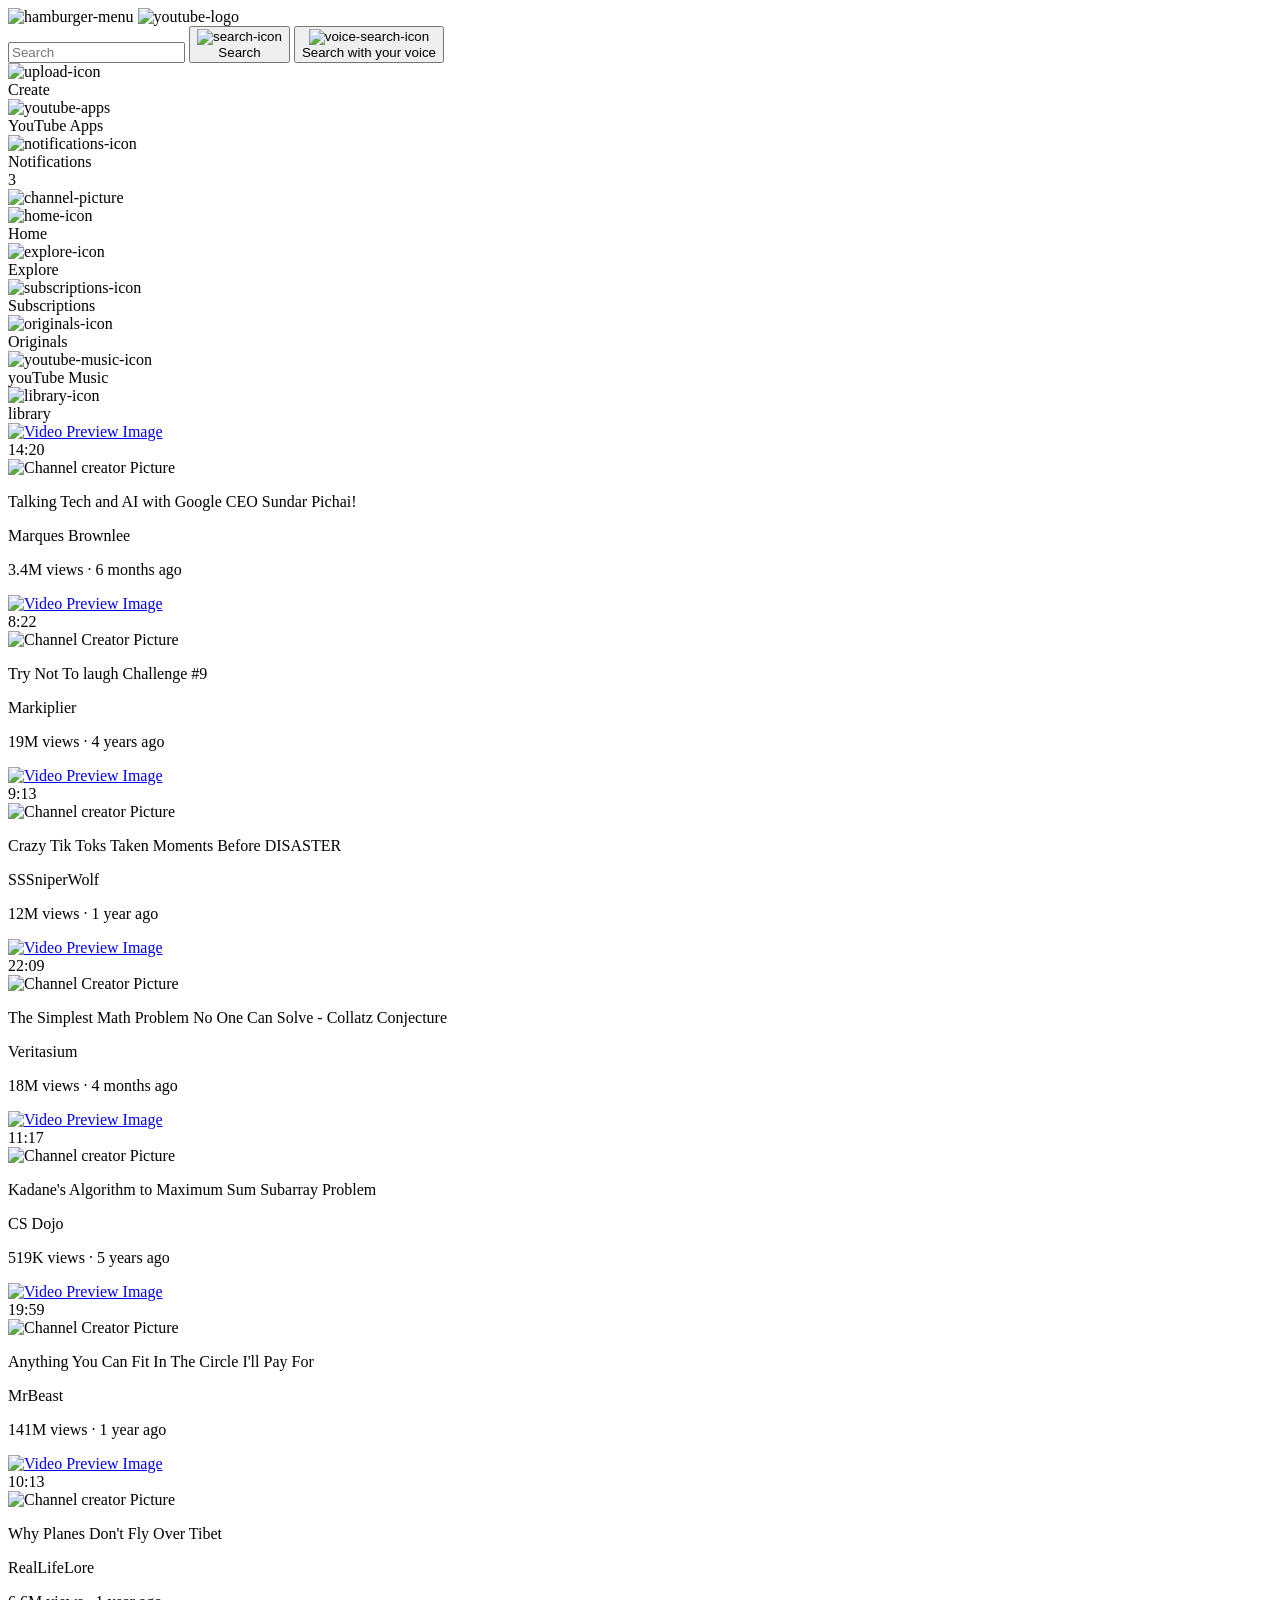
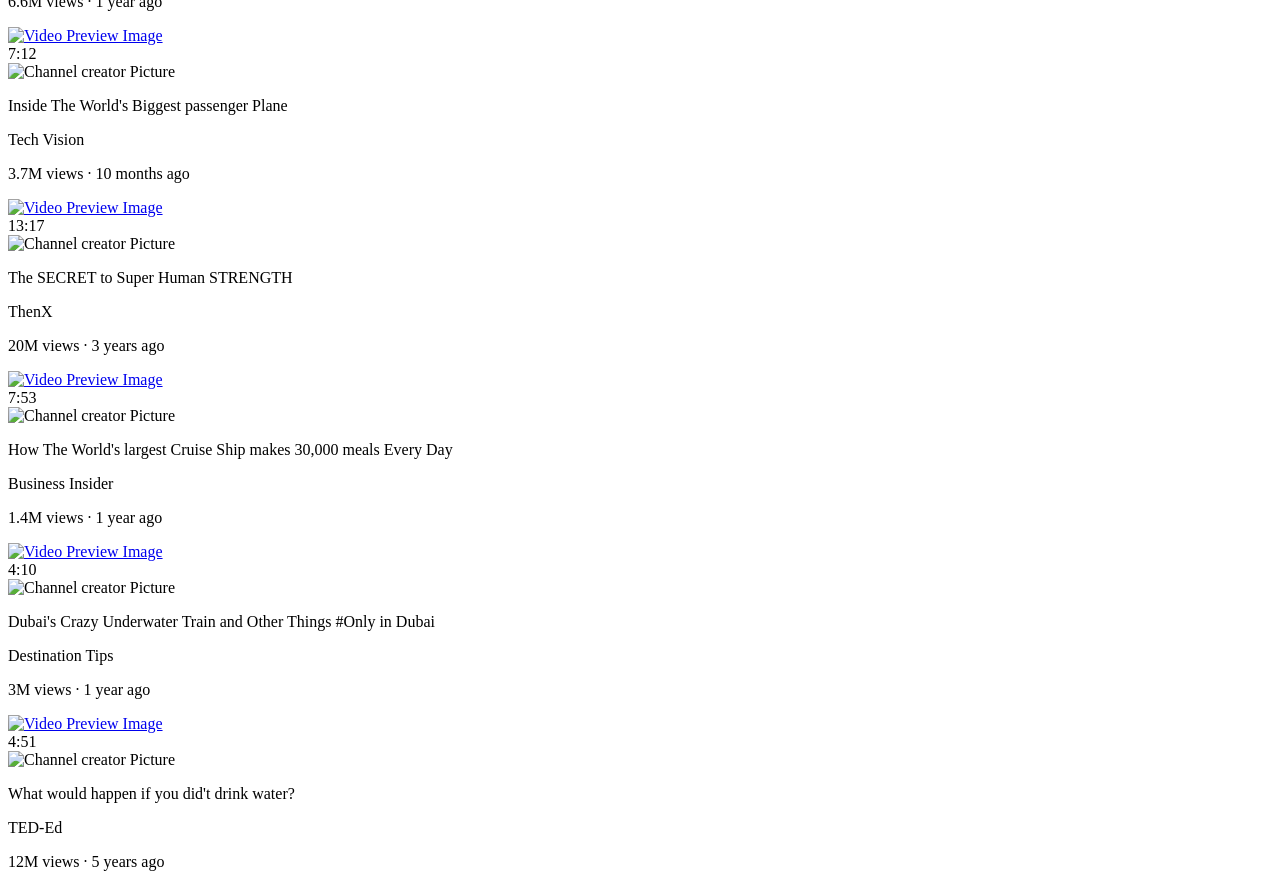
==== youtube.html @ 134490f3 "Add files via upload" ====
<!DOCTYPE html>
<html lang="en">
  <head>
    <meta charset="UTF-8">
    <meta name="viewport" content="width=device-width, initial-scale=1.0">
    <title>YouTube.com Clone</title>
    <link rel="icon" type="image/yt-icon" href="/fevicons/yt-fevicon.webp">
    <link rel="stylesheet" href="styles/header.css">
    <link rel="stylesheet" href="styles/sidebar.css">
    <link rel="stylesheet" href="styles/general.css">
    <link rel="stylesheet" href="styles/video.css">
    <link rel="preconnect" href="https://fonts.googleapis.com">
    <link rel="preconnect" href="https://fonts.gstatic.com" crossorigin>
    <link href="https://fonts.googleapis.com/css2?family=Roboto:wght@400;500;700&display=swap" rel="stylesheet">
  </head>
  <body>
    <!-- -------------------------------------- -->
    <header class="header">
      <div class="left-section"><img src="/icons/hamburger-menu.svg" alt="hamburger-menu" class="hamburger-menu">
      <img src="/icons/youtube-logo.svg" alt="youtube-logo" class="youtube-logo"></div>
      <div class="middle-section">
        <input class="search-bar" type="text" placeholder="Search">
        <button class="search-button">
          <img src="/icons/search.svg" alt="search-icon" class="search-icon">
          <div class="tool-tip">Search</div>
        </button>
        <!-- Put position absolute inside position relative -->
        <button class="voice-search-button">
          <img src="/icons/voice-search-icon.svg" alt="voice-search-icon" class="voice-search-icon">
          <div class="tool-tip">Search with your voice</div>
        </button>
      </div>
      <div class="right-section">
        <div class="upload-icon-container">
        <img src="/icons/upload.svg" alt="upload-icon" class="upload-icon">
        <div class="tool-tip">
          Create
        </div>
        </div>
        <div class="youtube-app-icon-container">
        <img src="/icons/youtube-apps.svg" alt="youtube-apps" class="youtube-apps-icon">
        <div class="tool-tip">
          YouTube Apps
        </div>
        </div>
      <div class="notifications-icon-container">
        <div class="notification-icon-container">
        <img src="/icons/notifications.svg" alt="notifications-icon" class="notifications-icon">
        <div class="tool-tip">
          Notifications
        </div>
        <div class="notifications-count">3</div>
        </div>
      </div>
      <img src="/channel-pictures/my-channel-picture.jpg" alt="channel-picture" class="current-user-picture">
      </div>
    </header>
<!-- ------------------- -->
    <nav class="sidebar">
      <div class="sidebar-link">
        <img src="/icons/home.svg" alt="home-icon">
        <div>Home</div>
      </div>
      <div class="sidebar-link">
        <img src="/icons/explore.svg" alt="explore-icon">
        <div>Explore</div>
      </div>
      <div class="sidebar-link">
        <img src="/icons/subscriptions.svg" alt="subscriptions-icon">
        <div>Subscriptions</div>
      </div>
      <div class="sidebar-link">
        <img src="/icons/originals.svg" alt="originals-icon">
        <div>Originals</div>
      </div>
      <div class="sidebar-link">
        <img src="/icons/youtube-music.svg" alt="youtube-music-icon">
        <div>youTube Music</div>
      </div>
      <div class="sidebar-link">
        <img src="/icons/library.svg" alt="library-icon">
        <div>library</div>
      </div>
    </nav>
  <main>
    <section class="video-grid">
    <!-- --------------1---------------- -->
      <div class="video-preview">
        <div class="thumbnail-row">
          <a href="https://www.youtube.com/watch?v=n2RNcPRtAiY" target="_blank"><img class="thumbnail" src="/thumbnails/thumbnail-1.webp" alt="Video Preview Image"></a>
          <div class="video-time">14:20</div>
        </div>
        <div class="video-info-grid">
          <div class="channel-picture">
            <img class="profile-picture" src="/channel-pictures/channel-1.jpeg" alt="Channel creator Picture">
          </div>
          <div class="video-info">
            <p class="video-title">
              Talking Tech and AI with Google CEO Sundar Pichai!
            </p>
            <p class="video-aurthor">
              Marques Brownlee
            </p>
            <p class="video-stats">
              3.4M views &#183; 6 months ago
            </p>
          </div>
        </div>   
      </div>
      <!-- ------2---------- -->
      <div class="video-preview">
        <div class="thumbnail-row">
          <a href="https://www.youtube.com/watch?v=mP0RAo9SKZk" target="_blank">
          <img src="/thumbnails/thumbnail-2.webp" alt="Video Preview Image" class="thumbnail">
          </a>
          <div class="video-time">8:22</div>
        </div>
        <div class="video-info-grid">
          <div class="channel-picture">
            <img src="/channel-pictures/channel-2.jpeg" alt="Channel Creator Picture" class="profile-picture">
          </div>
          <div class="video-info">
            <p class="video-title">
              Try Not To laugh Challenge #9 
            </p>
            <p class="video-aurthor">
              Markiplier
            </p>
            <p class="video-stats">
              19M views &#183 4 years ago 
            </p>
          </div>
        </div>
      </div>
      <!-- -----------3----------------- -->
      <div class="video-preview">
        <div class="thumbnail-row">
          <a href="https://www.youtube.com/watch?v=FgjPQQeTh1w" target="_blank">
          <img class="thumbnail" src="/thumbnails/thumbnail-3.webp" alt="Video Preview Image">
          </a>
          <div class="video-time">9:13</div>
        </div>
        <div class="video-info-grid">
          <div class="channel-picture">
            <img class="profile-picture" src="/channel-pictures/channel-3.jpeg" alt="Channel creator Picture">
          </div>
          <div class="video-info">
            <p class="video-title">
              Crazy Tik Toks Taken Moments Before DISASTER
            </p>
            <p class="video-aurthor">
              SSSniperWolf
            </p>
            <p class="video-stats">
              12M views &#183; 1 year ago
            </p>
          </div>
        </div>   
      </div>
      <!-- -------4--------- -->
      <div class="video-preview">
        <div class="thumbnail-row">
          <a href="https://www.youtube.com/watch?v=094y1Z2wpJg" target="_blank">
          <img src="/thumbnails/thumbnail-4.webp" alt="Video Preview Image" class="thumbnail">
          </a>
          <div class="video-time">22:09</div>
        </div>
        <div class="video-info-grid">
          <div class="channel-picture">
            <img src="/channel-pictures/channel-4.jpeg" alt="Channel Creator Picture" class="profile-picture">
          </div>
          <div class="video-info">
            <p class="video-title">
              The Simplest Math Problem No One Can Solve - Collatz Conjecture
            </p>
            <p class="video-aurthor">
              Veritasium
            </p>
            <p class="video-stats">
              18M views &#183 4 months ago 
            </p>
          </div>
        </div>
      </div>
      <!-- ------------5--------------- -->
      <div class="video-preview">
        <div class="thumbnail-row">
          <a href="https://www.youtube.com/watch?v=86CQq3pKSUw" target="_blank">
          <img class="thumbnail" src="/thumbnails/thumbnail-5.webp" alt="Video Preview Image">
          </a>
          <div class="video-time">11:17</div>
        </div>
        <div class="video-info-grid">
          <div class="channel-picture">
            <img class="profile-picture" src="/channel-pictures/channel-5.jpeg" alt="Channel creator Picture">
          </div>
          <div class="video-info">
            <p class="video-title">
              Kadane's Algorithm to Maximum Sum Subarray Problem
            </p>
            <p class="video-aurthor">
              CS Dojo
            </p>
            <p class="video-stats">
              519K views &#183; 5 years ago
            </p>
          </div>
        </div>   
      </div>
      <!-- -------6--------- -->
      <div class="video-preview">
        <div class="thumbnail-row">
          <a href="https://www.youtube.com/watch?v=yXWw0_UfSFg" target="_blank">
          <img src="/thumbnails/thumbnail-6.webp" alt="Video Preview Image" class="thumbnail">
          </a>
          <div class="video-time">19:59</div>
        </div>
        <div class="video-info-grid">
          <div class="channel-picture">
            <img src="/channel-pictures/channel-6.jpeg" alt="Channel Creator Picture" class="profile-picture">
          </div>
          <div class="video-info">
            <p class="video-title"> 
             Anything You Can Fit In The Circle I'll Pay For
            </p>
            <p class="video-aurthor">
              MrBeast
            </p>
            <p class="video-stats">
              141M views &#183 1 year ago 
            </p>
          </div>
        </div>
      </div>
      <!-- ----------7-------------- -->
      <div class="video-preview">
        <div class="thumbnail-row">
          <a href="https://www.youtube.com/watch?v=fNVa1qMbF9Y" target="_blank">
          <img class="thumbnail" src="/thumbnails/thumbnail-7.webp" alt="Video Preview Image">
          </a>
          <div class="video-time">10:13</div>
        </div>
        <div class="video-info-grid">
          <div class="channel-picture">
            <img class="profile-picture" src="/channel-pictures/channel-7.jpeg" alt="Channel creator Picture">
          </div>
          <div class="video-info">
            <p class="video-title">
              Why Planes Don't Fly Over Tibet
            </p>
            <p class="video-aurthor">
              RealLifeLore
            </p>
            <p class="video-stats">
              6.6M views &#183; 1 year ago
            </p>
          </div>
        </div>   
      </div>
      <!-- ---------------8------------------ -->
      <div class="video-preview">
        <div class="thumbnail-row">
          <a href="https://www.youtube.com/watch?v=lFm4EM1juls" target="_blank">
          <img class="thumbnail" src="/thumbnails/thumbnail-8.webp" alt="Video Preview Image">
          </a>
          <div class="video-time">7:12</div>
        </div>
        <div class="video-info-grid">
          <div class="channel-picture">
            <img class="profile-picture" src="/channel-pictures/channel-8.jpeg" alt="Channel creator Picture">
          </div>
          <div class="video-info">
            <p class="video-title">
              Inside The World's Biggest passenger Plane
            </p>
            <p class="video-aurthor">
              Tech Vision
            </p>
            <p class="video-stats">
              3.7M views &#183; 10 months ago
            </p>
          </div>
        </div>   
      </div>
      <!-- ----------------------9---------------------------- -->
      <div class="video-preview">
        <div class="thumbnail-row">
          <a href="https://www.youtube.com/watch?v=ixmxOlcrlUc" target="_blank">
          <img class="thumbnail" src="/thumbnails/thumbnail-9.webp" alt="Video Preview Image">
          </a>
          <div class="video-time">13:17</div>
        </div>
        <div class="video-info-grid">
          <div class="channel-picture">
            <img class="profile-picture" src="/channel-pictures/channel-9.jpeg" alt="Channel creator Picture">
          </div>
          <div class="video-info">
            <p class="video-title">
              The SECRET to Super Human STRENGTH
            </p>
            <p class="video-aurthor">
              ThenX
            </p>
            <p class="video-stats">
              20M views &#183; 3 years ago
            </p>
          </div>
        </div>   
      </div>
      <!-- -----------------------10------------------------- -->
      <div class="video-preview">
        <div class="thumbnail-row">
          <a href="https://www.youtube.com/watch?v=R2vXbFp5C9o" target="_blank">
          <img class="thumbnail" src="/thumbnails/thumbnail-10.webp" alt="Video Preview Image">
          </a>
          <div class="video-time">7:53</div>
        </div>
        <div class="video-info-grid">
          <div class="channel-picture">
            <img class="profile-picture" src="/channel-pictures/channel-10.jpeg" alt="Channel creator Picture">
          </div>
          <div class="video-info">
            <p class="video-title">
              How The World's largest Cruise Ship makes 30,000 meals Every Day
            </p>
            <p class="video-aurthor">
              Business Insider
            </p>
            <p class="video-stats">
              1.4M views &#183; 1 year ago
            </p>
          </div>
        </div>   
      </div>
      <!-- -------------------11---------------------- -->
      <div class="video-preview">
        <div class="thumbnail-row">
          <a href="https://www.youtube.com/watch?v=0nZuYyXET3s" target="_blank">
          <img class="thumbnail" src="/thumbnails/thumbnail-11.webp" alt="Video Preview Image">
          </a>
          <div class="video-time">4:10</div>
        </div>
        <div class="video-info-grid">
          <div class="channel-picture">
            <img class="profile-picture" src="/channel-pictures/channel-11.jpeg" alt="Channel creator Picture">
          </div>
          <div class="video-info">
            <p class="video-title">
              Dubai's Crazy Underwater Train and Other Things &#x23Only in Dubai
            </p>
            <p class="video-aurthor">
              Destination Tips
            </p>
            <p class="video-stats">
              3M views &#183; 1 year ago
            </p>
          </div>
        </div>   
      </div>
      <!-- ----------------------12------------------------ -->
      <div class="video-preview">
        <div class="thumbnail-row">
          <a href="https://www.youtube.com/watch?v=9iMGFqMmUFs" target="_blank">
          <img class="thumbnail" src="/thumbnails/thumbnail-12.webp" alt="Video Preview Image">
          </a>
          <div class="video-time">4:51</div>
        </div>
        <div class="video-info-grid">
          <div class="channel-picture">
            <img class="profile-picture" src="/channel-pictures/channel-12.jpeg" alt="Channel creator Picture">
          </div>
          <div class="video-info">
            <p class="video-title">
              What would happen if you did't drink water&#63
            </p>
            <p class="video-aurthor">
              TED-Ed
            </p>
            <p class="video-stats">
              12M views &#183; 5 years ago
            </p>
          </div>
        </div>   
      </div>
    </section>
  </main>
  </body>
</html>
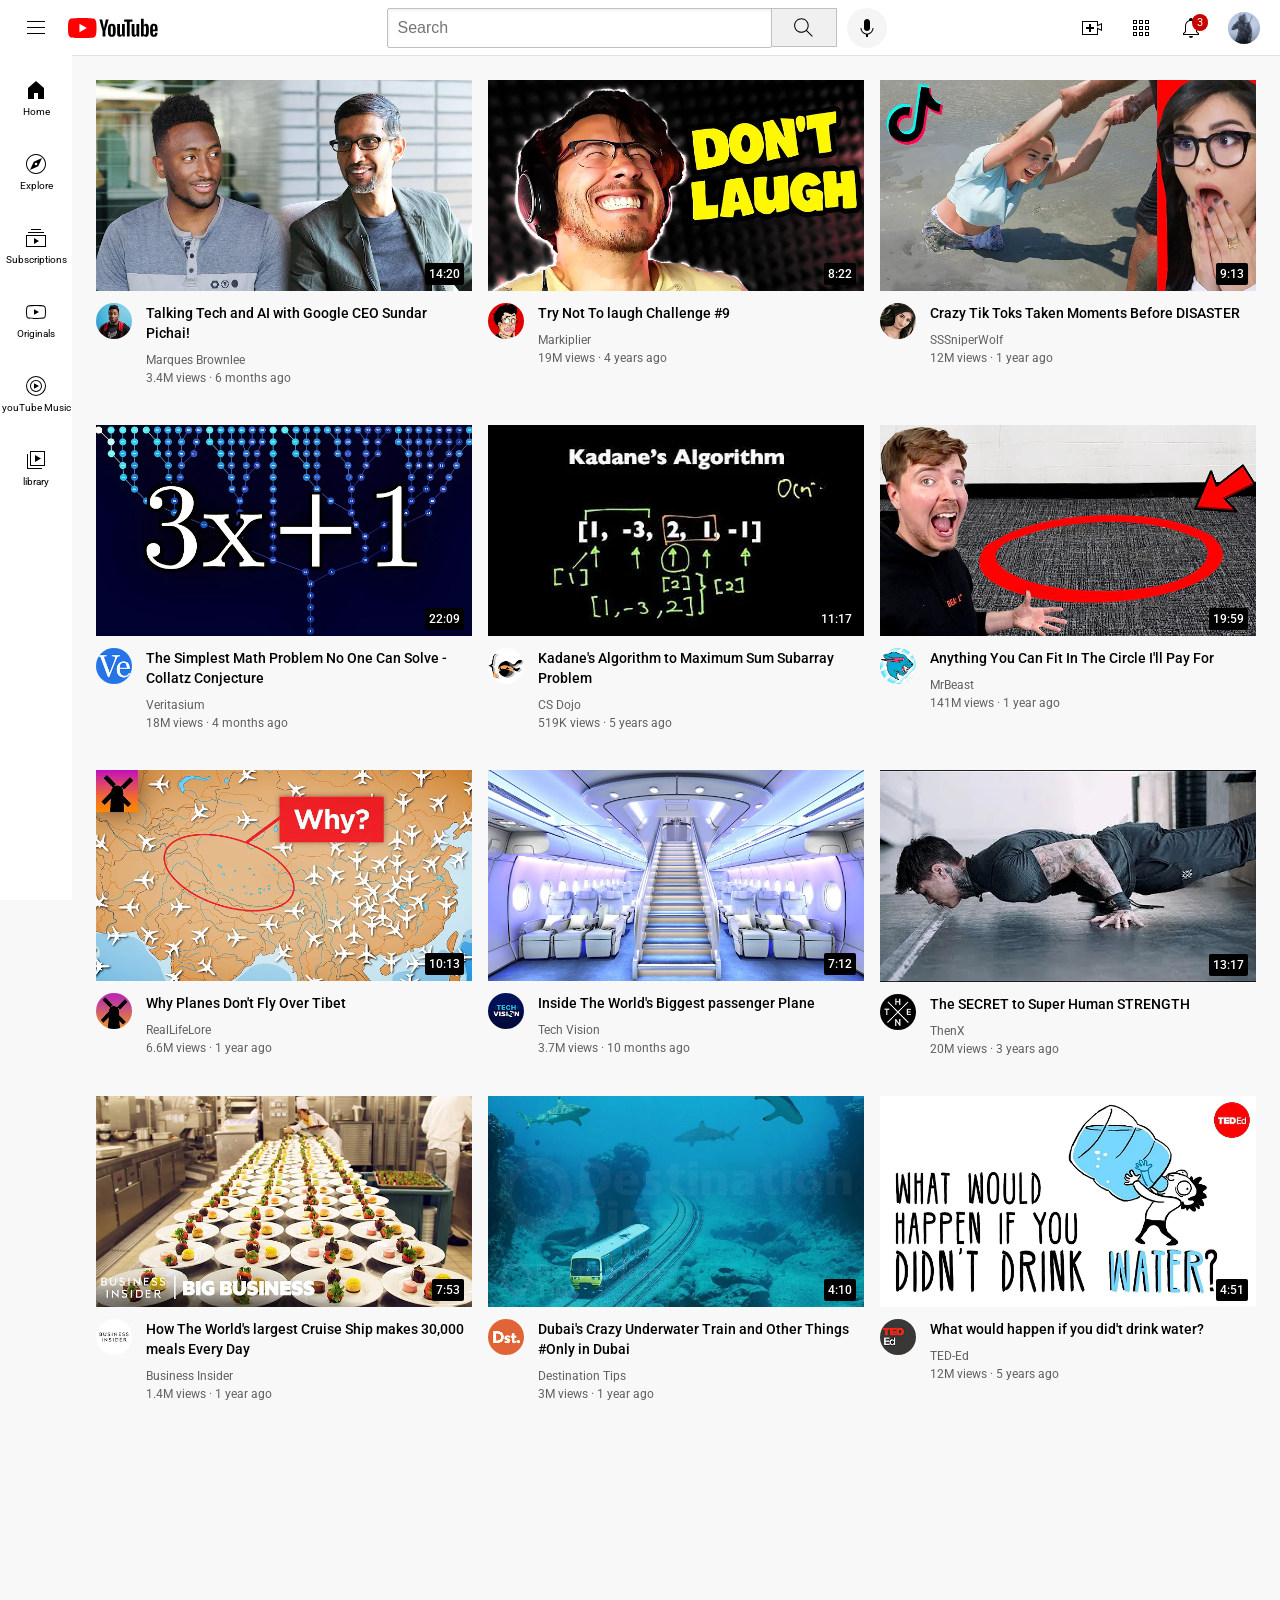
==== commit 796cd4e7: "first commit" ====
--- a/youtube.html
+++ b/youtube.html
@@ -1,388 +1,388 @@
-<!DOCTYPE html>
-<html lang="en">
-  <head>
-    <meta charset="UTF-8">
-    <meta name="viewport" content="width=device-width, initial-scale=1.0">
-    <title>YouTube.com Clone</title>
-    <link rel="icon" type="image/yt-icon" href="/fevicons/yt-fevicon.webp">
-    <link rel="stylesheet" href="styles/header.css">
-    <link rel="stylesheet" href="styles/sidebar.css">
-    <link rel="stylesheet" href="styles/general.css">
-    <link rel="stylesheet" href="styles/video.css">
-    <link rel="preconnect" href="https://fonts.googleapis.com">
-    <link rel="preconnect" href="https://fonts.gstatic.com" crossorigin>
-    <link href="https://fonts.googleapis.com/css2?family=Roboto:wght@400;500;700&display=swap" rel="stylesheet">
-  </head>
-  <body>
-    <!-- -------------------------------------- -->
-    <header class="header">
-      <div class="left-section"><img src="/icons/hamburger-menu.svg" alt="hamburger-menu" class="hamburger-menu">
-      <img src="/icons/youtube-logo.svg" alt="youtube-logo" class="youtube-logo"></div>
-      <div class="middle-section">
-        <input class="search-bar" type="text" placeholder="Search">
-        <button class="search-button">
-          <img src="/icons/search.svg" alt="search-icon" class="search-icon">
-          <div class="tool-tip">Search</div>
-        </button>
-        <!-- Put position absolute inside position relative -->
-        <button class="voice-search-button">
-          <img src="/icons/voice-search-icon.svg" alt="voice-search-icon" class="voice-search-icon">
-          <div class="tool-tip">Search with your voice</div>
-        </button>
-      </div>
-      <div class="right-section">
-        <div class="upload-icon-container">
-        <img src="/icons/upload.svg" alt="upload-icon" class="upload-icon">
-        <div class="tool-tip">
-          Create
-        </div>
-        </div>
-        <div class="youtube-app-icon-container">
-        <img src="/icons/youtube-apps.svg" alt="youtube-apps" class="youtube-apps-icon">
-        <div class="tool-tip">
-          YouTube Apps
-        </div>
-        </div>
-      <div class="notifications-icon-container">
-        <div class="notification-icon-container">
-        <img src="/icons/notifications.svg" alt="notifications-icon" class="notifications-icon">
-        <div class="tool-tip">
-          Notifications
-        </div>
-        <div class="notifications-count">3</div>
-        </div>
-      </div>
-      <img src="/channel-pictures/my-channel-picture.jpg" alt="channel-picture" class="current-user-picture">
-      </div>
-    </header>
-<!-- ------------------- -->
-    <nav class="sidebar">
-      <div class="sidebar-link">
-        <img src="/icons/home.svg" alt="home-icon">
-        <div>Home</div>
-      </div>
-      <div class="sidebar-link">
-        <img src="/icons/explore.svg" alt="explore-icon">
-        <div>Explore</div>
-      </div>
-      <div class="sidebar-link">
-        <img src="/icons/subscriptions.svg" alt="subscriptions-icon">
-        <div>Subscriptions</div>
-      </div>
-      <div class="sidebar-link">
-        <img src="/icons/originals.svg" alt="originals-icon">
-        <div>Originals</div>
-      </div>
-      <div class="sidebar-link">
-        <img src="/icons/youtube-music.svg" alt="youtube-music-icon">
-        <div>youTube Music</div>
-      </div>
-      <div class="sidebar-link">
-        <img src="/icons/library.svg" alt="library-icon">
-        <div>library</div>
-      </div>
-    </nav>
-  <main>
-    <section class="video-grid">
-    <!-- --------------1---------------- -->
-      <div class="video-preview">
-        <div class="thumbnail-row">
-          <a href="https://www.youtube.com/watch?v=n2RNcPRtAiY" target="_blank"><img class="thumbnail" src="/thumbnails/thumbnail-1.webp" alt="Video Preview Image"></a>
-          <div class="video-time">14:20</div>
-        </div>
-        <div class="video-info-grid">
-          <div class="channel-picture">
-            <img class="profile-picture" src="/channel-pictures/channel-1.jpeg" alt="Channel creator Picture">
-          </div>
-          <div class="video-info">
-            <p class="video-title">
-              Talking Tech and AI with Google CEO Sundar Pichai!
-            </p>
-            <p class="video-aurthor">
-              Marques Brownlee
-            </p>
-            <p class="video-stats">
-              3.4M views &#183; 6 months ago
-            </p>
-          </div>
-        </div>   
-      </div>
-      <!-- ------2---------- -->
-      <div class="video-preview">
-        <div class="thumbnail-row">
-          <a href="https://www.youtube.com/watch?v=mP0RAo9SKZk" target="_blank">
-          <img src="/thumbnails/thumbnail-2.webp" alt="Video Preview Image" class="thumbnail">
-          </a>
-          <div class="video-time">8:22</div>
-        </div>
-        <div class="video-info-grid">
-          <div class="channel-picture">
-            <img src="/channel-pictures/channel-2.jpeg" alt="Channel Creator Picture" class="profile-picture">
-          </div>
-          <div class="video-info">
-            <p class="video-title">
-              Try Not To laugh Challenge #9 
-            </p>
-            <p class="video-aurthor">
-              Markiplier
-            </p>
-            <p class="video-stats">
-              19M views &#183 4 years ago 
-            </p>
-          </div>
-        </div>
-      </div>
-      <!-- -----------3----------------- -->
-      <div class="video-preview">
-        <div class="thumbnail-row">
-          <a href="https://www.youtube.com/watch?v=FgjPQQeTh1w" target="_blank">
-          <img class="thumbnail" src="/thumbnails/thumbnail-3.webp" alt="Video Preview Image">
-          </a>
-          <div class="video-time">9:13</div>
-        </div>
-        <div class="video-info-grid">
-          <div class="channel-picture">
-            <img class="profile-picture" src="/channel-pictures/channel-3.jpeg" alt="Channel creator Picture">
-          </div>
-          <div class="video-info">
-            <p class="video-title">
-              Crazy Tik Toks Taken Moments Before DISASTER
-            </p>
-            <p class="video-aurthor">
-              SSSniperWolf
-            </p>
-            <p class="video-stats">
-              12M views &#183; 1 year ago
-            </p>
-          </div>
-        </div>   
-      </div>
-      <!-- -------4--------- -->
-      <div class="video-preview">
-        <div class="thumbnail-row">
-          <a href="https://www.youtube.com/watch?v=094y1Z2wpJg" target="_blank">
-          <img src="/thumbnails/thumbnail-4.webp" alt="Video Preview Image" class="thumbnail">
-          </a>
-          <div class="video-time">22:09</div>
-        </div>
-        <div class="video-info-grid">
-          <div class="channel-picture">
-            <img src="/channel-pictures/channel-4.jpeg" alt="Channel Creator Picture" class="profile-picture">
-          </div>
-          <div class="video-info">
-            <p class="video-title">
-              The Simplest Math Problem No One Can Solve - Collatz Conjecture
-            </p>
-            <p class="video-aurthor">
-              Veritasium
-            </p>
-            <p class="video-stats">
-              18M views &#183 4 months ago 
-            </p>
-          </div>
-        </div>
-      </div>
-      <!-- ------------5--------------- -->
-      <div class="video-preview">
-        <div class="thumbnail-row">
-          <a href="https://www.youtube.com/watch?v=86CQq3pKSUw" target="_blank">
-          <img class="thumbnail" src="/thumbnails/thumbnail-5.webp" alt="Video Preview Image">
-          </a>
-          <div class="video-time">11:17</div>
-        </div>
-        <div class="video-info-grid">
-          <div class="channel-picture">
-            <img class="profile-picture" src="/channel-pictures/channel-5.jpeg" alt="Channel creator Picture">
-          </div>
-          <div class="video-info">
-            <p class="video-title">
-              Kadane's Algorithm to Maximum Sum Subarray Problem
-            </p>
-            <p class="video-aurthor">
-              CS Dojo
-            </p>
-            <p class="video-stats">
-              519K views &#183; 5 years ago
-            </p>
-          </div>
-        </div>   
-      </div>
-      <!-- -------6--------- -->
-      <div class="video-preview">
-        <div class="thumbnail-row">
-          <a href="https://www.youtube.com/watch?v=yXWw0_UfSFg" target="_blank">
-          <img src="/thumbnails/thumbnail-6.webp" alt="Video Preview Image" class="thumbnail">
-          </a>
-          <div class="video-time">19:59</div>
-        </div>
-        <div class="video-info-grid">
-          <div class="channel-picture">
-            <img src="/channel-pictures/channel-6.jpeg" alt="Channel Creator Picture" class="profile-picture">
-          </div>
-          <div class="video-info">
-            <p class="video-title"> 
-             Anything You Can Fit In The Circle I'll Pay For
-            </p>
-            <p class="video-aurthor">
-              MrBeast
-            </p>
-            <p class="video-stats">
-              141M views &#183 1 year ago 
-            </p>
-          </div>
-        </div>
-      </div>
-      <!-- ----------7-------------- -->
-      <div class="video-preview">
-        <div class="thumbnail-row">
-          <a href="https://www.youtube.com/watch?v=fNVa1qMbF9Y" target="_blank">
-          <img class="thumbnail" src="/thumbnails/thumbnail-7.webp" alt="Video Preview Image">
-          </a>
-          <div class="video-time">10:13</div>
-        </div>
-        <div class="video-info-grid">
-          <div class="channel-picture">
-            <img class="profile-picture" src="/channel-pictures/channel-7.jpeg" alt="Channel creator Picture">
-          </div>
-          <div class="video-info">
-            <p class="video-title">
-              Why Planes Don't Fly Over Tibet
-            </p>
-            <p class="video-aurthor">
-              RealLifeLore
-            </p>
-            <p class="video-stats">
-              6.6M views &#183; 1 year ago
-            </p>
-          </div>
-        </div>   
-      </div>
-      <!-- ---------------8------------------ -->
-      <div class="video-preview">
-        <div class="thumbnail-row">
-          <a href="https://www.youtube.com/watch?v=lFm4EM1juls" target="_blank">
-          <img class="thumbnail" src="/thumbnails/thumbnail-8.webp" alt="Video Preview Image">
-          </a>
-          <div class="video-time">7:12</div>
-        </div>
-        <div class="video-info-grid">
-          <div class="channel-picture">
-            <img class="profile-picture" src="/channel-pictures/channel-8.jpeg" alt="Channel creator Picture">
-          </div>
-          <div class="video-info">
-            <p class="video-title">
-              Inside The World's Biggest passenger Plane
-            </p>
-            <p class="video-aurthor">
-              Tech Vision
-            </p>
-            <p class="video-stats">
-              3.7M views &#183; 10 months ago
-            </p>
-          </div>
-        </div>   
-      </div>
-      <!-- ----------------------9---------------------------- -->
-      <div class="video-preview">
-        <div class="thumbnail-row">
-          <a href="https://www.youtube.com/watch?v=ixmxOlcrlUc" target="_blank">
-          <img class="thumbnail" src="/thumbnails/thumbnail-9.webp" alt="Video Preview Image">
-          </a>
-          <div class="video-time">13:17</div>
-        </div>
-        <div class="video-info-grid">
-          <div class="channel-picture">
-            <img class="profile-picture" src="/channel-pictures/channel-9.jpeg" alt="Channel creator Picture">
-          </div>
-          <div class="video-info">
-            <p class="video-title">
-              The SECRET to Super Human STRENGTH
-            </p>
-            <p class="video-aurthor">
-              ThenX
-            </p>
-            <p class="video-stats">
-              20M views &#183; 3 years ago
-            </p>
-          </div>
-        </div>   
-      </div>
-      <!-- -----------------------10------------------------- -->
-      <div class="video-preview">
-        <div class="thumbnail-row">
-          <a href="https://www.youtube.com/watch?v=R2vXbFp5C9o" target="_blank">
-          <img class="thumbnail" src="/thumbnails/thumbnail-10.webp" alt="Video Preview Image">
-          </a>
-          <div class="video-time">7:53</div>
-        </div>
-        <div class="video-info-grid">
-          <div class="channel-picture">
-            <img class="profile-picture" src="/channel-pictures/channel-10.jpeg" alt="Channel creator Picture">
-          </div>
-          <div class="video-info">
-            <p class="video-title">
-              How The World's largest Cruise Ship makes 30,000 meals Every Day
-            </p>
-            <p class="video-aurthor">
-              Business Insider
-            </p>
-            <p class="video-stats">
-              1.4M views &#183; 1 year ago
-            </p>
-          </div>
-        </div>   
-      </div>
-      <!-- -------------------11---------------------- -->
-      <div class="video-preview">
-        <div class="thumbnail-row">
-          <a href="https://www.youtube.com/watch?v=0nZuYyXET3s" target="_blank">
-          <img class="thumbnail" src="/thumbnails/thumbnail-11.webp" alt="Video Preview Image">
-          </a>
-          <div class="video-time">4:10</div>
-        </div>
-        <div class="video-info-grid">
-          <div class="channel-picture">
-            <img class="profile-picture" src="/channel-pictures/channel-11.jpeg" alt="Channel creator Picture">
-          </div>
-          <div class="video-info">
-            <p class="video-title">
-              Dubai's Crazy Underwater Train and Other Things &#x23Only in Dubai
-            </p>
-            <p class="video-aurthor">
-              Destination Tips
-            </p>
-            <p class="video-stats">
-              3M views &#183; 1 year ago
-            </p>
-          </div>
-        </div>   
-      </div>
-      <!-- ----------------------12------------------------ -->
-      <div class="video-preview">
-        <div class="thumbnail-row">
-          <a href="https://www.youtube.com/watch?v=9iMGFqMmUFs" target="_blank">
-          <img class="thumbnail" src="/thumbnails/thumbnail-12.webp" alt="Video Preview Image">
-          </a>
-          <div class="video-time">4:51</div>
-        </div>
-        <div class="video-info-grid">
-          <div class="channel-picture">
-            <img class="profile-picture" src="/channel-pictures/channel-12.jpeg" alt="Channel creator Picture">
-          </div>
-          <div class="video-info">
-            <p class="video-title">
-              What would happen if you did't drink water&#63
-            </p>
-            <p class="video-aurthor">
-              TED-Ed
-            </p>
-            <p class="video-stats">
-              12M views &#183; 5 years ago
-            </p>
-          </div>
-        </div>   
-      </div>
-    </section>
-  </main>
-  </body>
+<!DOCTYPE html>
+<html lang="en">
+  <head>
+    <meta charset="UTF-8">
+    <meta name="viewport" content="width=device-width, initial-scale=1.0">
+    <title>YouTube.com Clone</title>
+    <link rel="icon" type="image/yt-icon" href="/fevicons/yt-fevicon.webp">
+    <link rel="stylesheet" href="styles/header.css">
+    <link rel="stylesheet" href="styles/sidebar.css">
+    <link rel="stylesheet" href="styles/general.css">
+    <link rel="stylesheet" href="styles/video.css">
+    <link rel="preconnect" href="https://fonts.googleapis.com">
+    <link rel="preconnect" href="https://fonts.gstatic.com" crossorigin>
+    <link href="https://fonts.googleapis.com/css2?family=Roboto:wght@400;500;700&display=swap" rel="stylesheet">
+  </head>
+  <body>
+    <!-- -------------------------------------- -->
+    <header class="header">
+      <div class="left-section"><img src="/icons/hamburger-menu.svg" alt="hamburger-menu" class="hamburger-menu">
+      <img src="/icons/youtube-logo.svg" alt="youtube-logo" class="youtube-logo"></div>
+      <div class="middle-section">
+        <input class="search-bar" type="text" placeholder="Search">
+        <button class="search-button">
+          <img src="/icons/search.svg" alt="search-icon" class="search-icon">
+          <div class="tool-tip">Search</div>
+        </button>
+        <!-- Put position absolute inside position relative -->
+        <button class="voice-search-button">
+          <img src="/icons/voice-search-icon.svg" alt="voice-search-icon" class="voice-search-icon">
+          <div class="tool-tip">Search with your voice</div>
+        </button>
+      </div>
+      <div class="right-section">
+        <div class="upload-icon-container">
+        <img src="/icons/upload.svg" alt="upload-icon" class="upload-icon">
+        <div class="tool-tip">
+          Create
+        </div>
+        </div>
+        <div class="youtube-app-icon-container">
+        <img src="/icons/youtube-apps.svg" alt="youtube-apps" class="youtube-apps-icon">
+        <div class="tool-tip">
+          YouTube Apps
+        </div>
+        </div>
+      <div class="notifications-icon-container">
+        <div class="notification-icon-container">
+        <img src="/icons/notifications.svg" alt="notifications-icon" class="notifications-icon">
+        <div class="tool-tip">
+          Notifications
+        </div>
+        <div class="notifications-count">3</div>
+        </div>
+      </div>
+      <img src="/channel-pictures/my-channel-picture.jpg" alt="channel-picture" class="current-user-picture">
+      </div>
+    </header>
+<!-- ------------------- -->
+    <nav class="sidebar">
+      <div class="sidebar-link">
+        <img src="/icons/home.svg" alt="home-icon">
+        <div>Home</div>
+      </div>
+      <div class="sidebar-link">
+        <img src="/icons/explore.svg" alt="explore-icon">
+        <div>Explore</div>
+      </div>
+      <div class="sidebar-link">
+        <img src="/icons/subscriptions.svg" alt="subscriptions-icon">
+        <div>Subscriptions</div>
+      </div>
+      <div class="sidebar-link">
+        <img src="/icons/originals.svg" alt="originals-icon">
+        <div>Originals</div>
+      </div>
+      <div class="sidebar-link">
+        <img src="/icons/youtube-music.svg" alt="youtube-music-icon">
+        <div>youTube Music</div>
+      </div>
+      <div class="sidebar-link">
+        <img src="/icons/library.svg" alt="library-icon">
+        <div>library</div>
+      </div>
+    </nav>
+  <main>
+    <section class="video-grid">
+    <!-- --------------1---------------- -->
+      <div class="video-preview">
+        <div class="thumbnail-row">
+          <a href="https://www.youtube.com/watch?v=n2RNcPRtAiY" target="_blank"><img class="thumbnail" src="/thumbnails/thumbnail-1.webp" alt="Video Preview Image"></a>
+          <div class="video-time">14:20</div>
+        </div>
+        <div class="video-info-grid">
+          <div class="channel-picture">
+            <img class="profile-picture" src="/channel-pictures/channel-1.jpeg" alt="Channel creator Picture">
+          </div>
+          <div class="video-info">
+            <p class="video-title">
+              Talking Tech and AI with Google CEO Sundar Pichai!
+            </p>
+            <p class="video-aurthor">
+              Marques Brownlee
+            </p>
+            <p class="video-stats">
+              3.4M views &#183; 6 months ago
+            </p>
+          </div>
+        </div>   
+      </div>
+      <!-- ------2---------- -->
+      <div class="video-preview">
+        <div class="thumbnail-row">
+          <a href="https://www.youtube.com/watch?v=mP0RAo9SKZk" target="_blank">
+          <img src="/thumbnails/thumbnail-2.webp" alt="Video Preview Image" class="thumbnail">
+          </a>
+          <div class="video-time">8:22</div>
+        </div>
+        <div class="video-info-grid">
+          <div class="channel-picture">
+            <img src="/channel-pictures/channel-2.jpeg" alt="Channel Creator Picture" class="profile-picture">
+          </div>
+          <div class="video-info">
+            <p class="video-title">
+              Try Not To laugh Challenge #9 
+            </p>
+            <p class="video-aurthor">
+              Markiplier
+            </p>
+            <p class="video-stats">
+              19M views &#183 4 years ago 
+            </p>
+          </div>
+        </div>
+      </div>
+      <!-- -----------3----------------- -->
+      <div class="video-preview">
+        <div class="thumbnail-row">
+          <a href="https://www.youtube.com/watch?v=FgjPQQeTh1w" target="_blank">
+          <img class="thumbnail" src="/thumbnails/thumbnail-3.webp" alt="Video Preview Image">
+          </a>
+          <div class="video-time">9:13</div>
+        </div>
+        <div class="video-info-grid">
+          <div class="channel-picture">
+            <img class="profile-picture" src="/channel-pictures/channel-3.jpeg" alt="Channel creator Picture">
+          </div>
+          <div class="video-info">
+            <p class="video-title">
+              Crazy Tik Toks Taken Moments Before DISASTER
+            </p>
+            <p class="video-aurthor">
+              SSSniperWolf
+            </p>
+            <p class="video-stats">
+              12M views &#183; 1 year ago
+            </p>
+          </div>
+        </div>   
+      </div>
+      <!-- -------4--------- -->
+      <div class="video-preview">
+        <div class="thumbnail-row">
+          <a href="https://www.youtube.com/watch?v=094y1Z2wpJg" target="_blank">
+          <img src="/thumbnails/thumbnail-4.webp" alt="Video Preview Image" class="thumbnail">
+          </a>
+          <div class="video-time">22:09</div>
+        </div>
+        <div class="video-info-grid">
+          <div class="channel-picture">
+            <img src="/channel-pictures/channel-4.jpeg" alt="Channel Creator Picture" class="profile-picture">
+          </div>
+          <div class="video-info">
+            <p class="video-title">
+              The Simplest Math Problem No One Can Solve - Collatz Conjecture
+            </p>
+            <p class="video-aurthor">
+              Veritasium
+            </p>
+            <p class="video-stats">
+              18M views &#183 4 months ago 
+            </p>
+          </div>
+        </div>
+      </div>
+      <!-- ------------5--------------- -->
+      <div class="video-preview">
+        <div class="thumbnail-row">
+          <a href="https://www.youtube.com/watch?v=86CQq3pKSUw" target="_blank">
+          <img class="thumbnail" src="/thumbnails/thumbnail-5.webp" alt="Video Preview Image">
+          </a>
+          <div class="video-time">11:17</div>
+        </div>
+        <div class="video-info-grid">
+          <div class="channel-picture">
+            <img class="profile-picture" src="/channel-pictures/channel-5.jpeg" alt="Channel creator Picture">
+          </div>
+          <div class="video-info">
+            <p class="video-title">
+              Kadane's Algorithm to Maximum Sum Subarray Problem
+            </p>
+            <p class="video-aurthor">
+              CS Dojo
+            </p>
+            <p class="video-stats">
+              519K views &#183; 5 years ago
+            </p>
+          </div>
+        </div>   
+      </div>
+      <!-- -------6--------- -->
+      <div class="video-preview">
+        <div class="thumbnail-row">
+          <a href="https://www.youtube.com/watch?v=yXWw0_UfSFg" target="_blank">
+          <img src="/thumbnails/thumbnail-6.webp" alt="Video Preview Image" class="thumbnail">
+          </a>
+          <div class="video-time">19:59</div>
+        </div>
+        <div class="video-info-grid">
+          <div class="channel-picture">
+            <img src="/channel-pictures/channel-6.jpeg" alt="Channel Creator Picture" class="profile-picture">
+          </div>
+          <div class="video-info">
+            <p class="video-title"> 
+             Anything You Can Fit In The Circle I'll Pay For
+            </p>
+            <p class="video-aurthor">
+              MrBeast
+            </p>
+            <p class="video-stats">
+              141M views &#183 1 year ago 
+            </p>
+          </div>
+        </div>
+      </div>
+      <!-- ----------7-------------- -->
+      <div class="video-preview">
+        <div class="thumbnail-row">
+          <a href="https://www.youtube.com/watch?v=fNVa1qMbF9Y" target="_blank">
+          <img class="thumbnail" src="/thumbnails/thumbnail-7.webp" alt="Video Preview Image">
+          </a>
+          <div class="video-time">10:13</div>
+        </div>
+        <div class="video-info-grid">
+          <div class="channel-picture">
+            <img class="profile-picture" src="/channel-pictures/channel-7.jpeg" alt="Channel creator Picture">
+          </div>
+          <div class="video-info">
+            <p class="video-title">
+              Why Planes Don't Fly Over Tibet
+            </p>
+            <p class="video-aurthor">
+              RealLifeLore
+            </p>
+            <p class="video-stats">
+              6.6M views &#183; 1 year ago
+            </p>
+          </div>
+        </div>   
+      </div>
+      <!-- ---------------8------------------ -->
+      <div class="video-preview">
+        <div class="thumbnail-row">
+          <a href="https://www.youtube.com/watch?v=lFm4EM1juls" target="_blank">
+          <img class="thumbnail" src="/thumbnails/thumbnail-8.webp" alt="Video Preview Image">
+          </a>
+          <div class="video-time">7:12</div>
+        </div>
+        <div class="video-info-grid">
+          <div class="channel-picture">
+            <img class="profile-picture" src="/channel-pictures/channel-8.jpeg" alt="Channel creator Picture">
+          </div>
+          <div class="video-info">
+            <p class="video-title">
+              Inside The World's Biggest passenger Plane
+            </p>
+            <p class="video-aurthor">
+              Tech Vision
+            </p>
+            <p class="video-stats">
+              3.7M views &#183; 10 months ago
+            </p>
+          </div>
+        </div>   
+      </div>
+      <!-- ----------------------9---------------------------- -->
+      <div class="video-preview">
+        <div class="thumbnail-row">
+          <a href="https://www.youtube.com/watch?v=ixmxOlcrlUc" target="_blank">
+          <img class="thumbnail" src="/thumbnails/thumbnail-9.webp" alt="Video Preview Image">
+          </a>
+          <div class="video-time">13:17</div>
+        </div>
+        <div class="video-info-grid">
+          <div class="channel-picture">
+            <img class="profile-picture" src="/channel-pictures/channel-9.jpeg" alt="Channel creator Picture">
+          </div>
+          <div class="video-info">
+            <p class="video-title">
+              The SECRET to Super Human STRENGTH
+            </p>
+            <p class="video-aurthor">
+              ThenX
+            </p>
+            <p class="video-stats">
+              20M views &#183; 3 years ago
+            </p>
+          </div>
+        </div>   
+      </div>
+      <!-- -----------------------10------------------------- -->
+      <div class="video-preview">
+        <div class="thumbnail-row">
+          <a href="https://www.youtube.com/watch?v=R2vXbFp5C9o" target="_blank">
+          <img class="thumbnail" src="/thumbnails/thumbnail-10.webp" alt="Video Preview Image">
+          </a>
+          <div class="video-time">7:53</div>
+        </div>
+        <div class="video-info-grid">
+          <div class="channel-picture">
+            <img class="profile-picture" src="/channel-pictures/channel-10.jpeg" alt="Channel creator Picture">
+          </div>
+          <div class="video-info">
+            <p class="video-title">
+              How The World's largest Cruise Ship makes 30,000 meals Every Day
+            </p>
+            <p class="video-aurthor">
+              Business Insider
+            </p>
+            <p class="video-stats">
+              1.4M views &#183; 1 year ago
+            </p>
+          </div>
+        </div>   
+      </div>
+      <!-- -------------------11---------------------- -->
+      <div class="video-preview">
+        <div class="thumbnail-row">
+          <a href="https://www.youtube.com/watch?v=0nZuYyXET3s" target="_blank">
+          <img class="thumbnail" src="/thumbnails/thumbnail-11.webp" alt="Video Preview Image">
+          </a>
+          <div class="video-time">4:10</div>
+        </div>
+        <div class="video-info-grid">
+          <div class="channel-picture">
+            <img class="profile-picture" src="/channel-pictures/channel-11.jpeg" alt="Channel creator Picture">
+          </div>
+          <div class="video-info">
+            <p class="video-title">
+              Dubai's Crazy Underwater Train and Other Things &#x23Only in Dubai
+            </p>
+            <p class="video-aurthor">
+              Destination Tips
+            </p>
+            <p class="video-stats">
+              3M views &#183; 1 year ago
+            </p>
+          </div>
+        </div>   
+      </div>
+      <!-- ----------------------12------------------------ -->
+      <div class="video-preview">
+        <div class="thumbnail-row">
+          <a href="https://www.youtube.com/watch?v=9iMGFqMmUFs" target="_blank">
+          <img class="thumbnail" src="/thumbnails/thumbnail-12.webp" alt="Video Preview Image">
+          </a>
+          <div class="video-time">4:51</div>
+        </div>
+        <div class="video-info-grid">
+          <div class="channel-picture">
+            <img class="profile-picture" src="/channel-pictures/channel-12.jpeg" alt="Channel creator Picture">
+          </div>
+          <div class="video-info">
+            <p class="video-title">
+              What would happen if you did't drink water&#63
+            </p>
+            <p class="video-aurthor">
+              TED-Ed
+            </p>
+            <p class="video-stats">
+              12M views &#183; 5 years ago
+            </p>
+          </div>
+        </div>   
+      </div>
+    </section>
+  </main>
+  </body>
 </html>
--- a/styles/header.css
+++ b/styles/header.css
@@ -0,0 +1,151 @@
+.header{
+  height: 55px;
+  display: flex;
+  flex-direction: row;
+  justify-content: space-between;
+  position: fixed;
+  top: 0;
+  left: 0;
+  right: 0;
+  background-color: white;border-bottom-width: 1px;
+  border-bottom-style: solid;
+  border-bottom-color: rgb(228, 228, 228);
+  z-index: 100;
+}
+.left-section{
+  display: flex;
+  align-items: center;
+}
+.hamburger-menu{
+  height: 24px;
+  margin-left: 24px;
+  margin-right: 20px;
+}
+.youtube-logo{
+  height: 20px;
+}
+.middle-section{
+  flex: 1;
+  margin-left: 70px;
+  margin-right: 35px;
+  max-width: 500px;
+  display: flex;
+  align-items: center;
+}
+.search-bar{
+  flex: 1;
+  height: 36px;
+  padding-left: 10px;
+  font-size: 16px;
+  border: 1px solid rgb(192, 192, 192);
+  border-radius: 2px;
+  box-shadow: inset 1px 2px 3px rgba(0, 0, 0, 0.05);
+  width: 0;
+}
+.search-bar::placeholder{
+  font-size: 16px;
+}
+.search-button{
+  height: 39px;
+  width: 66px;
+  background-color: rgb(240, 240, 240);
+  border-width: 1px;
+  border-style: solid;
+  border-color: rgb(192, 192, 192);
+  margin-left: -1px;
+  margin-right: 10px;
+  position: relative;
+  cursor: pointer;
+}
+.search-button,
+.voice-search-button,
+.upload-icon-container,
+.youtube-app-icon-container,
+.notification-icon-container{
+  display: flex;
+  justify-content: center;
+  align-items: center;
+  position: relative;
+}
+.search-button .tool-tip, .voice-search-button .tool-tip,
+.upload-icon-container .tool-tip,
+.youtube-app-icon-container .tool-tip,
+.notification-icon-container .tool-tip{
+  position: absolute;
+  background-color: gray;
+  color: white;
+  padding-top: 4px;
+  padding-bottom: 4px;
+  padding-left: 8px;
+  padding-right: 8px;
+  border-radius: 2px;
+  font-size: 12px;
+  bottom: -30px;
+  opacity: 0;
+  transition: opacity 0.15s;
+  pointer-events: none;
+  white-space: nowrap;
+}
+.search-button:hover .tool-tip,
+.voice-search-button:hover .tool-tip,
+.upload-icon-container:hover .tool-tip,
+.youtube-app-icon-container:hover .tool-tip,
+.notification-icon-container:hover .tool-tip{
+  opacity: 1;
+  
+}
+.search-icon{
+  height: 25px;
+}
+.voice-search-button{
+  height: 40px;
+  width: 40px;
+  border-radius: 20px;
+  border: none;
+  background-color: rgb(245, 245, 245);
+  cursor: pointer;
+}
+.voice-search-icon{
+  height: 24px;
+}
+.right-section{
+  width: 180px;
+  margin-right: 20px;
+  display: flex;
+  align-items: center;
+  justify-content: space-between;
+  flex-shrink: 0;
+}
+.upload-icon{
+  height: 24px;
+  cursor: pointer;
+}
+.youtube-apps-icon{
+  height: 24px;
+  cursor: pointer;
+}
+.notifications-icon{
+  height: 24px;
+  cursor: pointer;
+}
+.notifications-icon-container{
+  position: relative;
+}
+.notifications-count{
+  position: absolute;
+  top: -2px;
+  right: -5px;
+  background-color: rgb(200, 0,0);
+  color: white;
+  font-size: 11px;
+  padding-left: 5px;
+  padding-right: 5px;
+  padding-top: 2px;
+  padding-bottom: 2px;
+  border-radius: 10px;
+}
+.current-user-picture{
+  height: 32px;
+  border-radius: 16px;
+  cursor: pointer;
+}
--- a/styles/sidebar.css
+++ b/styles/sidebar.css
@@ -0,0 +1,28 @@
+.sidebar{
+  position: fixed;
+  left: 0;
+  bottom: 0;
+  top: 55px;
+  background-color: white;
+  width: 72px;
+  z-index: 200;
+  padding-top: 5px;
+}
+.sidebar-link{
+  height: 74px;
+  display: flex;
+  justify-content: center;
+  align-items: center;
+  flex-direction: column;
+  cursor: pointer;
+}
+.sidebar-link:hover{
+  background-color: rgb(235, 235, 235);
+}
+.sidebar-link img{
+  height: 24px;
+  margin-bottom: 4px;
+}
+.sidebar-link div{
+  font-size: 10px;
+}
--- a/styles/general.css
+++ b/styles/general.css
@@ -0,0 +1,14 @@
+p{
+  margin-top: 0;
+  margin-bottom: 0;
+}
+body{
+  /* This style belwo will be inherited */
+  font-family: Roboto, Arial;
+  height: 2000px;
+  margin: 0;
+  padding-top: 80px;
+  padding-left: 96px;
+  padding-right: 24px;
+  background-color: rgb(248, 248, 248);
+}
--- a/styles/video.css
+++ b/styles/video.css
@@ -0,0 +1,67 @@
+.thumbnail{
+  width: 100%;
+}
+
+.video-title{
+  margin-top: 0;
+  font-size: 14px;
+  font-weight: 500;
+  line-height: 20px;
+  margin-bottom: 10px;
+}
+.video-info-grid{
+  display: grid;
+  grid-template-columns: 50px 1fr;
+}
+.profile-picture{
+  width: 36px;
+  border-radius: 50px;
+}
+.thumbnail-row{
+  margin-bottom: 8px;
+  position: relative;
+}
+.video-aurthor, .video-stats{
+  font-size: 12px;
+  color: rgb(96, 96, 96);
+}
+.video-aurthor{
+  margin-bottom: 4px;
+}
+.video-grid{
+  display: grid;
+  grid-template-columns: 1fr 1fr 1fr;
+  column-gap: 16px;
+  row-gap: 40px;
+}
+@media (min-width: 0px) and (max-width: 710px){
+  .video-grid{
+    grid-template-columns: 1fr;
+  }
+}
+@media (min-width: 715px) and (max-width: 1100px){
+  .video-grid{
+    grid-template-columns: 1fr 1fr;
+  }
+}
+@media (min-width: 1105px) and (max-width: 1425px){
+  .video-grid{
+    grid-template-columns: 1fr 1fr 1fr;
+  }
+}
+@media (min-width: 1430px) {
+  .video-grid{
+    grid-template-columns: 1fr 1fr 1fr 1fr;
+  }
+}
+.video-time{
+  font-size: 12px;
+  font-weight: 500;
+  padding: 4px;
+  border-radius: 2px;
+  background-color: black;
+  color: white;
+  position: absolute;
+  bottom: 10px;
+  right: 8px;
+}
